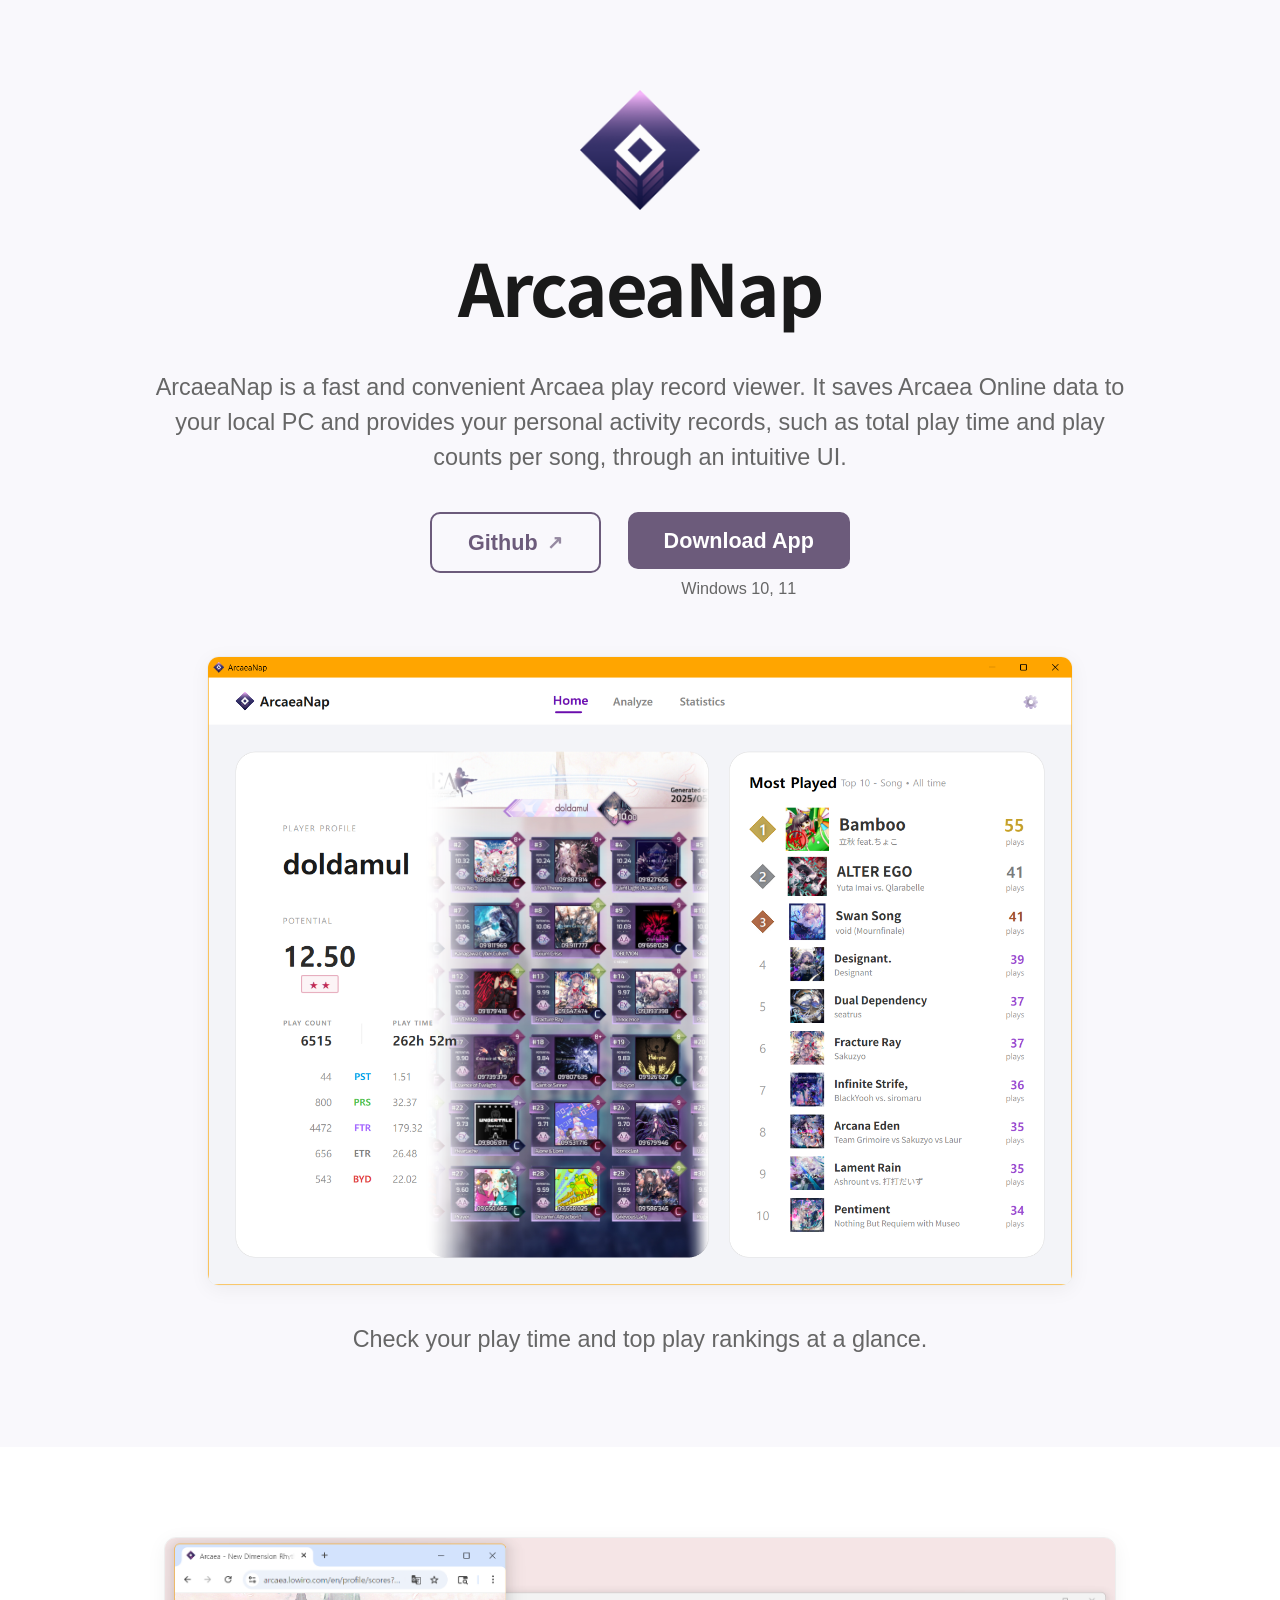
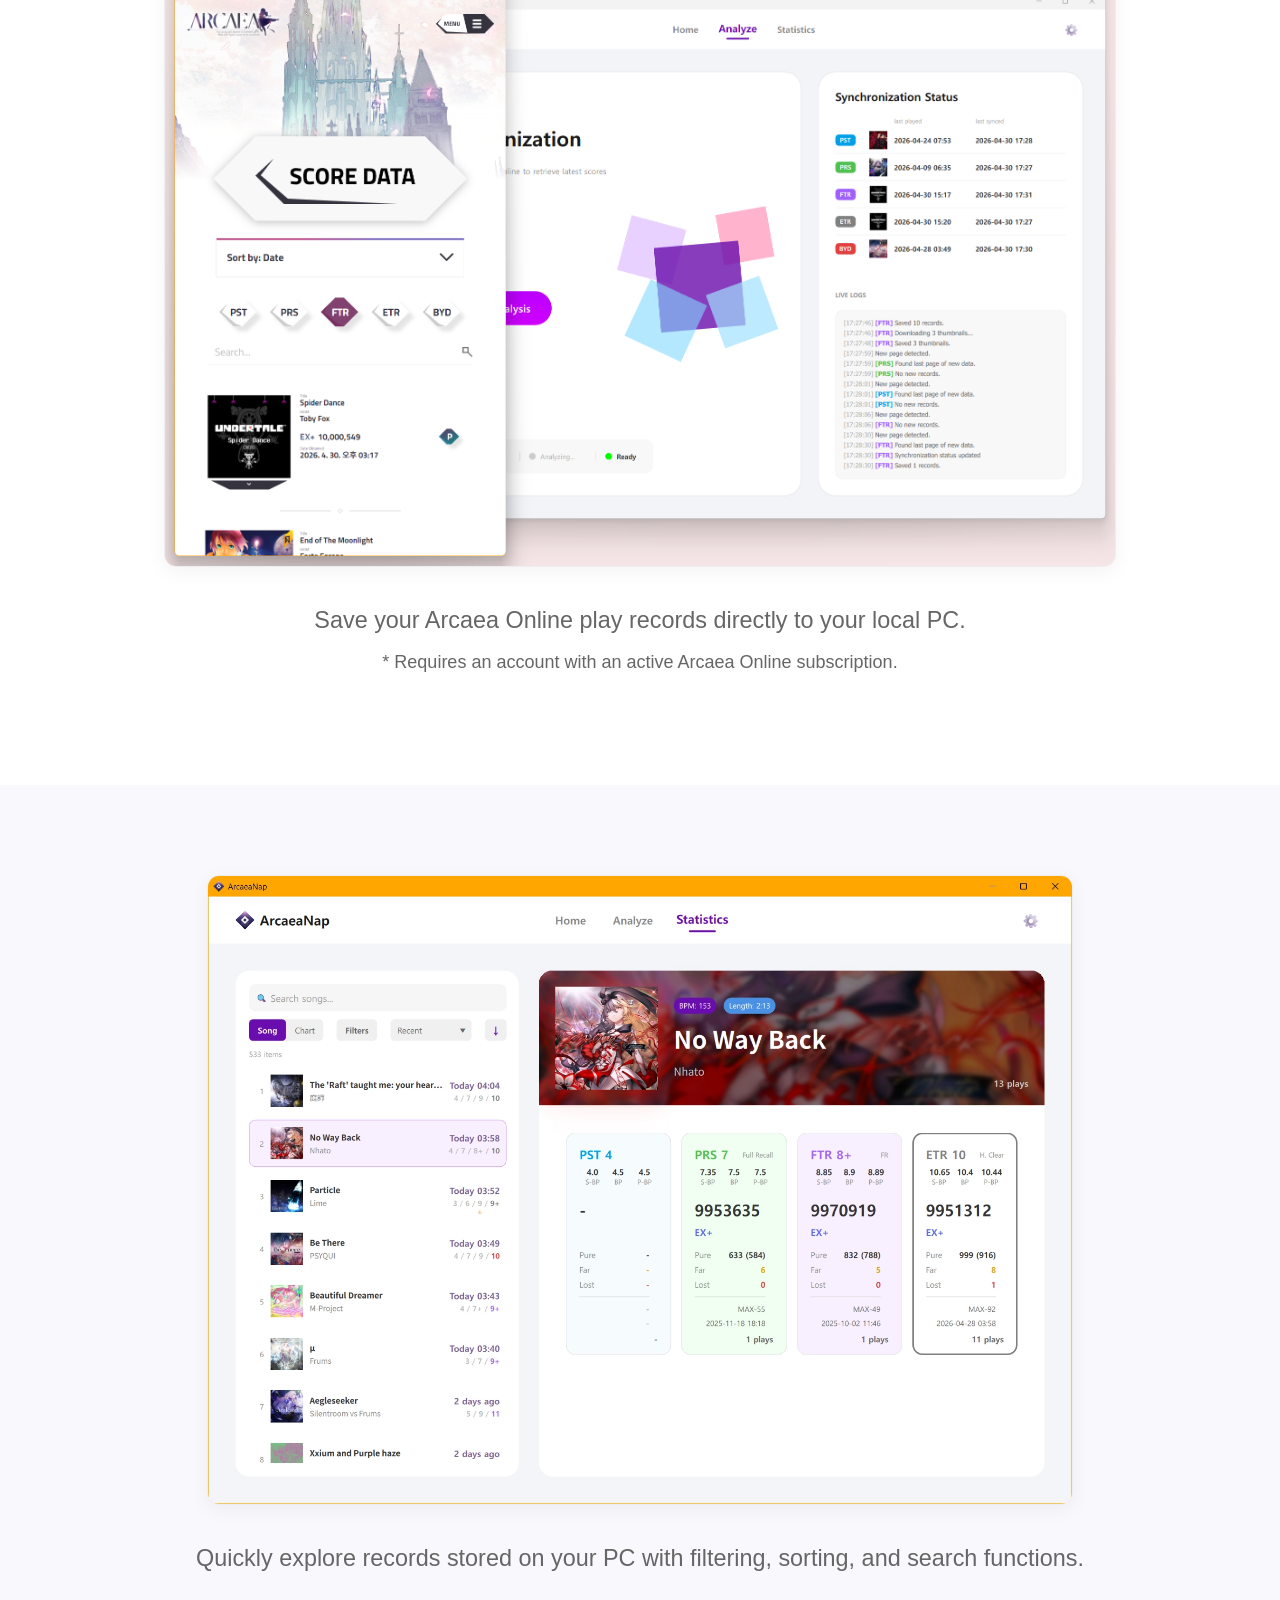
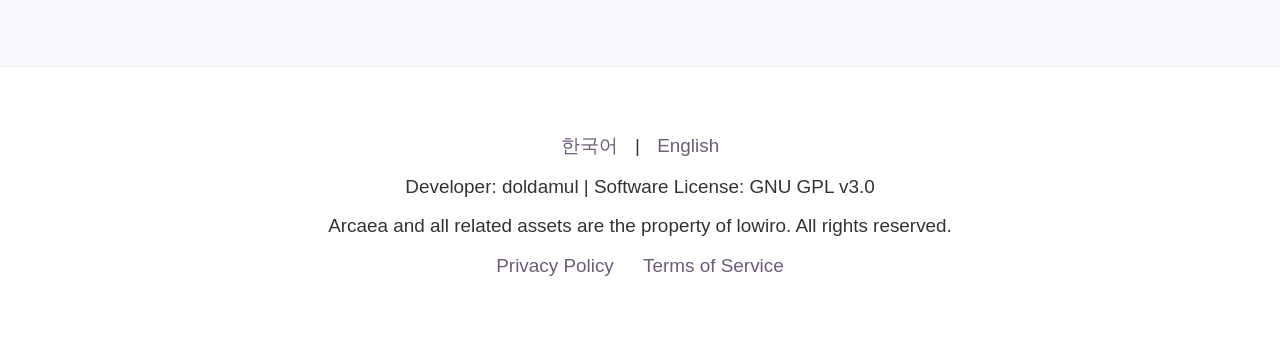
==== docs/index.html @ 5eb1f925 "feat: add website - create website which will be hosted by github pages - add webpage of Privacy Pol" ====
<!doctype html>
<html lang="en">
  <head>
    <meta charset="UTF-8" />
    <meta name="viewport" content="width=device-width, initial-scale=1.0" />
    <title>ArcaeaNap</title>
    <link rel="stylesheet" href="assets/style.css" />
  </head>
  <body>
    <header class="sticky-header">
      <a href="index.html" class="header-logo">
        <img src="assets/logo.png" alt="ArcaeaNap Logo" />
        <span>ArcaeaNap</span>
      </a>
      <div class="header-actions">
        <a href="https://github.com/doldamul/ArcaeaNap" class="github-link"
          >Github <span class="icon-external">↗</span></a
        >
        <a
          href="https://github.com/doldamul/ArcaeaNap/releases"
          class="button primary"
          style="padding: 0.5rem 1rem; font-size: 0.9rem"
          >Download</a
        >
      </div>
    </header>

    <div class="scroll-container">
      <!-- Section 1: Hero & Intro -->
      <section id="hero" class="hero-section">
        <div class="hero-branding">
          <img src="assets/logo.png" alt="ArcaeaNap Logo" />
          <h1>ArcaeaNap</h1>
        </div>
        <p class="description-text">
          ArcaeaNap is a fast and convenient Arcaea play record viewer. It saves
          Arcaea Online data to your local PC and provides your personal
          activity records, such as total play time and play counts per song,
          through an intuitive UI.
        </p>
        <div class="cta-group">
          <a
            href="https://github.com/doldamul/ArcaeaNap"
            class="button secondary"
            style="padding: 1rem 2rem; font-size: 1.2rem"
          >
            Github <span class="icon-external">↗</span>
          </a>
          <div class="btn-wrapper">
            <a
              href="https://github.com/doldamul/ArcaeaNap/releases"
              class="button primary"
              style="padding: 1rem 2rem; font-size: 1.2rem"
              >Download App</a
            >
            <span class="subtext">Windows 10, 11</span>
          </div>
        </div>

        <!-- Integrated first image with caption in same section background -->
        <div class="screenshot-container" style="margin-top: 3rem">
          <img src="assets/screenshots/1.png" alt="Home Tab Screenshot" />
        </div>
        <p class="description-text">
          Check your play time and top play rankings at a glance.
        </p>
      </section>

      <!-- Section 2: Sync & Analyze -->
      <section id="sync">
        <div class="screenshot-container">
          <img src="assets/screenshots/2.png" alt="Analyze Tab Screenshot" />
        </div>
        <p class="description-text">
          Save your Arcaea Online play records directly to your local PC.
        </p>
        <p class="warning-text">
          * Requires an account with an active Arcaea Online subscription.
        </p>
      </section>

      <!-- Section 3: Explorer & Stats -->
      <section id="explorer">
        <div class="screenshot-container">
          <img src="assets/screenshots/3.png" alt="Statistics Tab Screenshot" />
        </div>
        <p class="description-text">
          Quickly explore records stored on your PC with filtering, sorting, and
          search functions.
        </p>
      </section>

      <!-- Section 4: Footer -->
      <footer id="footer">
        <div class="footer-links">
          <a href="ko/index.html">한국어</a> |
          <a href="index.html">English</a>
        </div>
        <p>Developer: doldamul | Software License: GNU GPL v3.0</p>
        <p>
          Arcaea and all related assets are the property of lowiro. All rights
          reserved.
        </p>
        <div class="footer-links">
          <a href="privacy_policy.html">Privacy Policy</a>
          <a href="terms_of_service.html">Terms of Service</a>
        </div>
      </footer>
    </div>
    <script src="assets/main.js"></script>
  </body>
</html>
---- docs/assets/style.css ----
@import url('https://fonts.googleapis.com/css2?family=Noto+Sans+JP:wght@300;400;500;700&display=swap');

:root {
    --primary-color: #6C5B7B; /* App Purple */
    --primary-light: #8e7ea0;
    --text-color: #333;
    --text-title: #1A1A1A; /* App title color */
    --text-secondary: #666;
    --bg-light: #F9F8FC; /* Soft Lavender Grey */
    --bg-white: #FFFFFF;
    --bg-header: rgba(255, 255, 255, 0.8);
    --border-color: #EEEEEE;
    --title-font: 'Noto Sans JP', sans-serif;
}

* {
    box-sizing: border-box;
}

html, body {
    margin: 0;
    padding: 0;
    min-height: 100%;
    overflow: auto;
    font-family: -apple-system, BlinkMacSystemFont, "Segoe UI", Roboto, Helvetica, Arial, sans-serif;
    font-size: 18px;
    color: var(--text-color);
    line-height: 1.6;
}

.scroll-container {
    width: 100%;
    overflow-y: auto;
    scroll-behavior: smooth;
}

/* Sticky Header */
.sticky-header {
    position: fixed;
    top: 0;
    left: 0;
    width: 100%;
    height: 60px;
    z-index: 1000;
    background: var(--bg-header);
    backdrop-filter: blur(10px);
    -webkit-backdrop-filter: blur(10px);
    border-bottom: 1px solid var(--border-color);
    display: flex;
    align-items: center;
    justify-content: space-between;
    padding: 0 2rem;
    transform: translateY(-100%);
    transition: transform 0.3s ease-in-out;
}

.sticky-header.visible {
    transform: translateY(0);
}

.header-logo {
    display: flex;
    align-items: center;
    gap: 0.5rem;
    text-decoration: none;
    color: var(--text-title);
    font-weight: bold;
}

.header-logo img {
    width: 32px;
    height: 32px;
}

.header-actions {
    display: flex;
    align-items: center;
    gap: 1.2rem;
}

.header-actions .github-link {
    text-decoration: none;
    color: var(--text-secondary);
    font-size: 0.9rem;
    font-weight: 500;
    display: flex;
    align-items: center;
}

.header-actions .github-link:hover {
    color: var(--primary-color);
}

.header-actions .icon-external {
    margin-left: 0.3rem;
    font-size: 0.8em;
    opacity: 0.6;
}

section {
    min-height: 80vh;
    width: 100%;
    display: flex;
    flex-direction: column;
    align-items: center;
    justify-content: center;
    padding: 5rem 2rem; /* Slightly reduced padding */
    text-align: center;
}

section.hero-section {
    min-height: 100vh;
}

section.legal-section {
    min-height: auto;
    padding: 4rem 2rem;
    justify-content: flex-start;
}

section.legal-header {
    min-height: 40vh;
}

section:nth-child(odd) {
    background-color: var(--bg-light);
}

section:nth-child(even) {
    background-color: var(--bg-white);
}

.screenshot-container {
    max-width: 85%;
    max-height: 70vh;
    margin-bottom: 2rem;
}

.screenshot-container img {
    width: 100%;
    height: auto;
    max-height: 70vh;
    object-fit: contain;
    border: 1px solid var(--border-color);
    border-radius: 12px;
    background: white;
    box-shadow: 0 4px 20px rgba(0,0,0,0.05);
}

/* Hero Branding */
.hero-branding {
    display: flex;
    flex-direction: column;
    align-items: center;
    gap: 0.5rem;
    margin-bottom: 1.5rem; /* Reduced from 2rem */
}

.hero-branding img {
    width: 120px; /* Slightly reduced from 140px */
    height: 120px;
    margin-bottom: 0.5rem;
}

h1 {
    font-size: 2.8rem;
    margin: 0;
    font-family: var(--title-font);
    color: var(--text-title);
}

.hero-branding h1 {
    font-size: 4rem; /* Slightly reduced from 4.5rem for calmness */
    font-weight: 700; /* Match app bolding */
    letter-spacing: -0.03em; /* Tighter tracking for premium feel */
}

/* Reduced title size for legal pages */
section.legal-header .hero-branding h1 {
    font-size: 2.8rem;
}

section.legal-header .hero-branding img {
    width: 80px;
    height: 80px;
}

.description-text {
    max-width: 1000px; /* Increased width from 900px */
    font-size: 1.3rem; 
    line-height: 1.5;
    color: var(--text-secondary);
    margin: 0 auto;
}

.warning-text {
    font-size: 1rem;
    color: var(--text-secondary);
    margin-top: 10px;
}

/* CTA Buttons */
.cta-group {
    display: flex;
    gap: 1.5rem; /* Reduced gap from 2rem */
    justify-content: center;
    align-items: flex-start;
    margin-top: 2rem; /* Reduced from 3rem */
}

.btn-wrapper {
    display: flex;
    flex-direction: column;
    align-items: center;
    gap: 0.4rem; /* Reduced gap */
}

.button {
    display: inline-flex;
    align-items: center;
    justify-content: center;
    padding: 0.7rem 1.8rem; /* Reduced from 1rem 2.2rem */
    border-radius: 10px;
    font-weight: 700;
    transition: all 0.2s;
    text-decoration: none;
    line-height: 1;
    font-size: 1.05rem; /* Reduced from 1.15rem */
}

.button .icon-external {
    margin-left: 0.5rem;
    font-size: 0.9em;
    opacity: 0.7;
}

.subtext {
    font-size: 0.9rem;
    color: var(--text-secondary);
}

.button.primary {
    background: var(--primary-color);
    color: white;
}

.button.primary:hover {
    background: var(--primary-light);
}

.button.secondary {
    background: transparent;
    color: var(--primary-color);
    border: 2px solid var(--primary-color);
}

.button.secondary:hover {
    background: var(--bg-light);
}

footer {
    padding: 3rem 2rem; /* Reduced from 6rem */
    background: var(--bg-white);
    text-align: center;
    font-size: 1.05rem;
    border-top: 1px solid var(--border-color);
}

.footer-links {
  margin: 10px 0; /* Reduced from 15px */
}

footer p {
    margin: 0.5rem 0; /* Tighten paragraph spacing */
}

.footer-links a {
  margin: 0 12px;
  text-decoration: none;
  color: var(--primary-color);
}

.footer-links a:hover {
  text-decoration: underline;
}

.legal-container {
    max-width: 900px;
    margin: 0 auto;
    text-align: left;
    padding: 2rem;
    font-size: 1.2rem; 
    line-height: 1.9;
}

.legal-container h3 {
    font-size: 1.8rem;
    margin-top: 2.5rem;
}

.legal-container hr {
    border: 0;
    border-top: 1px solid var(--border-color);
    margin: 2rem 0;
}
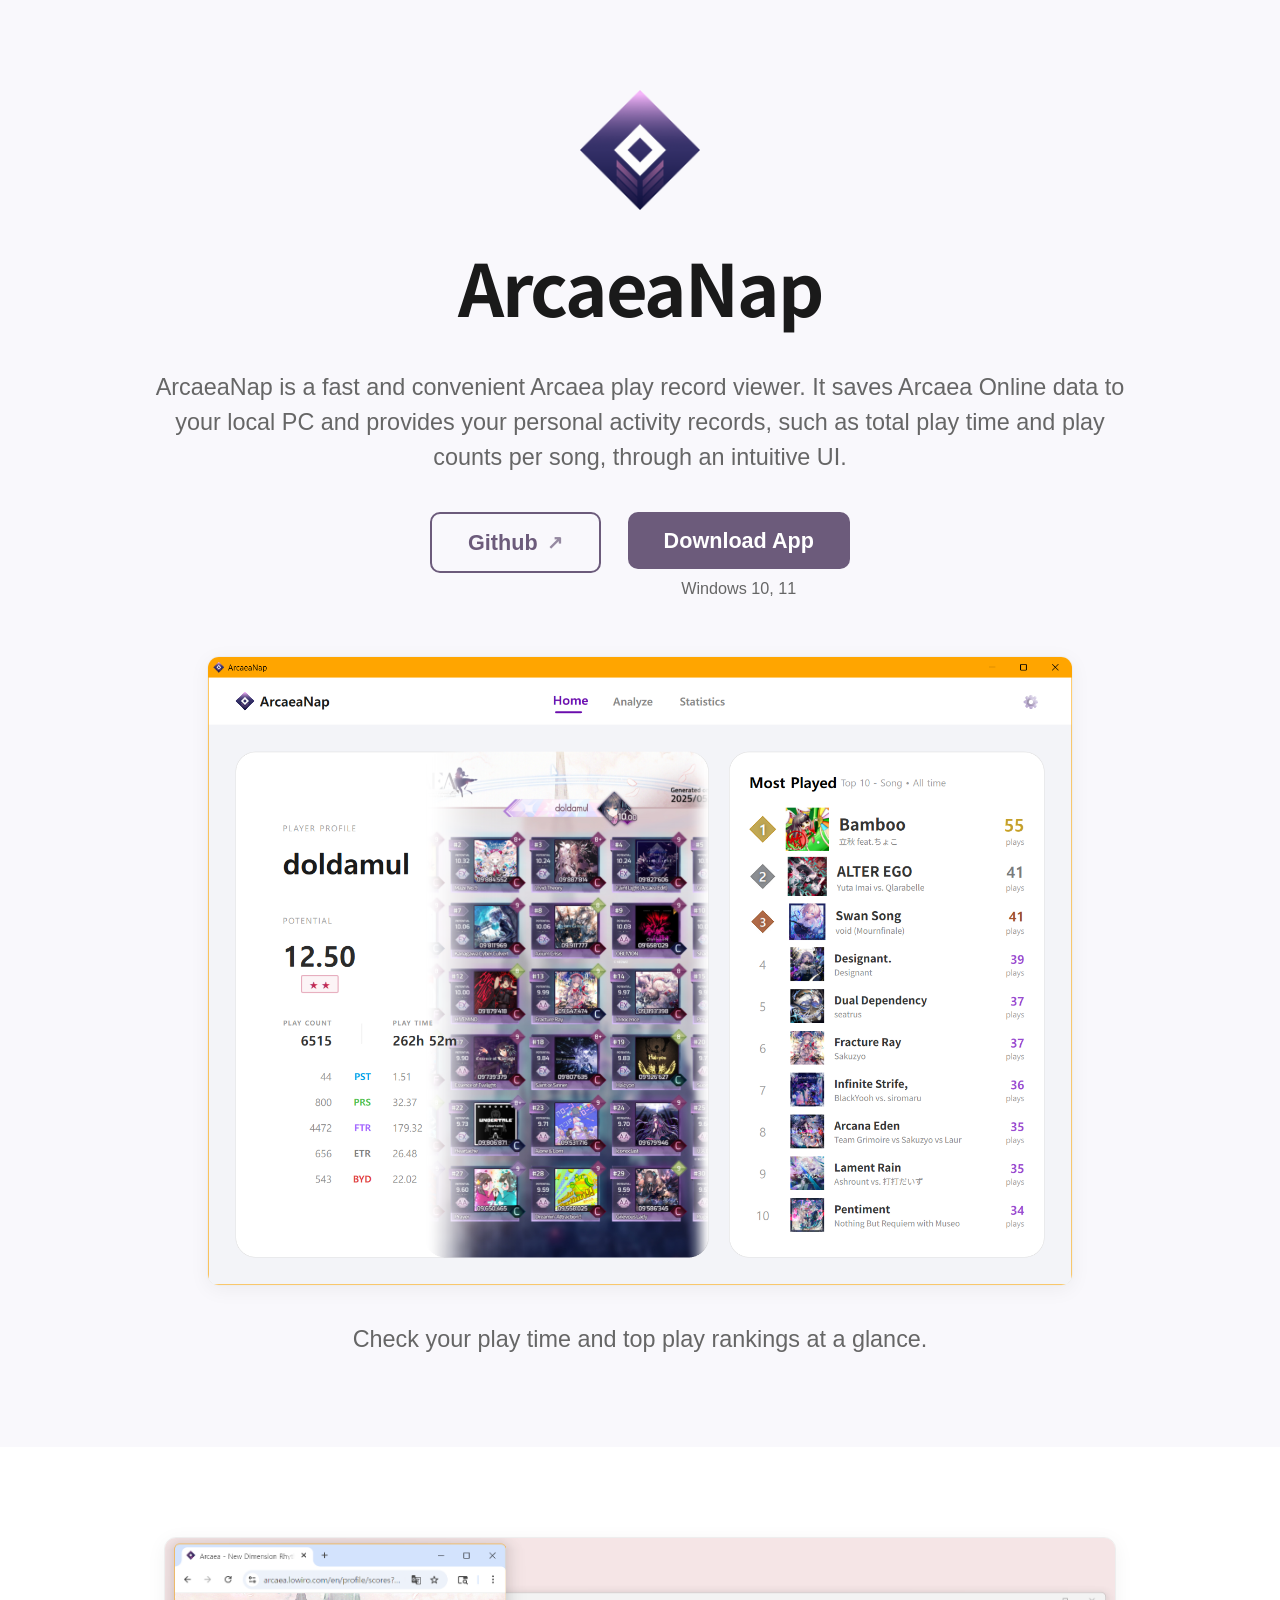
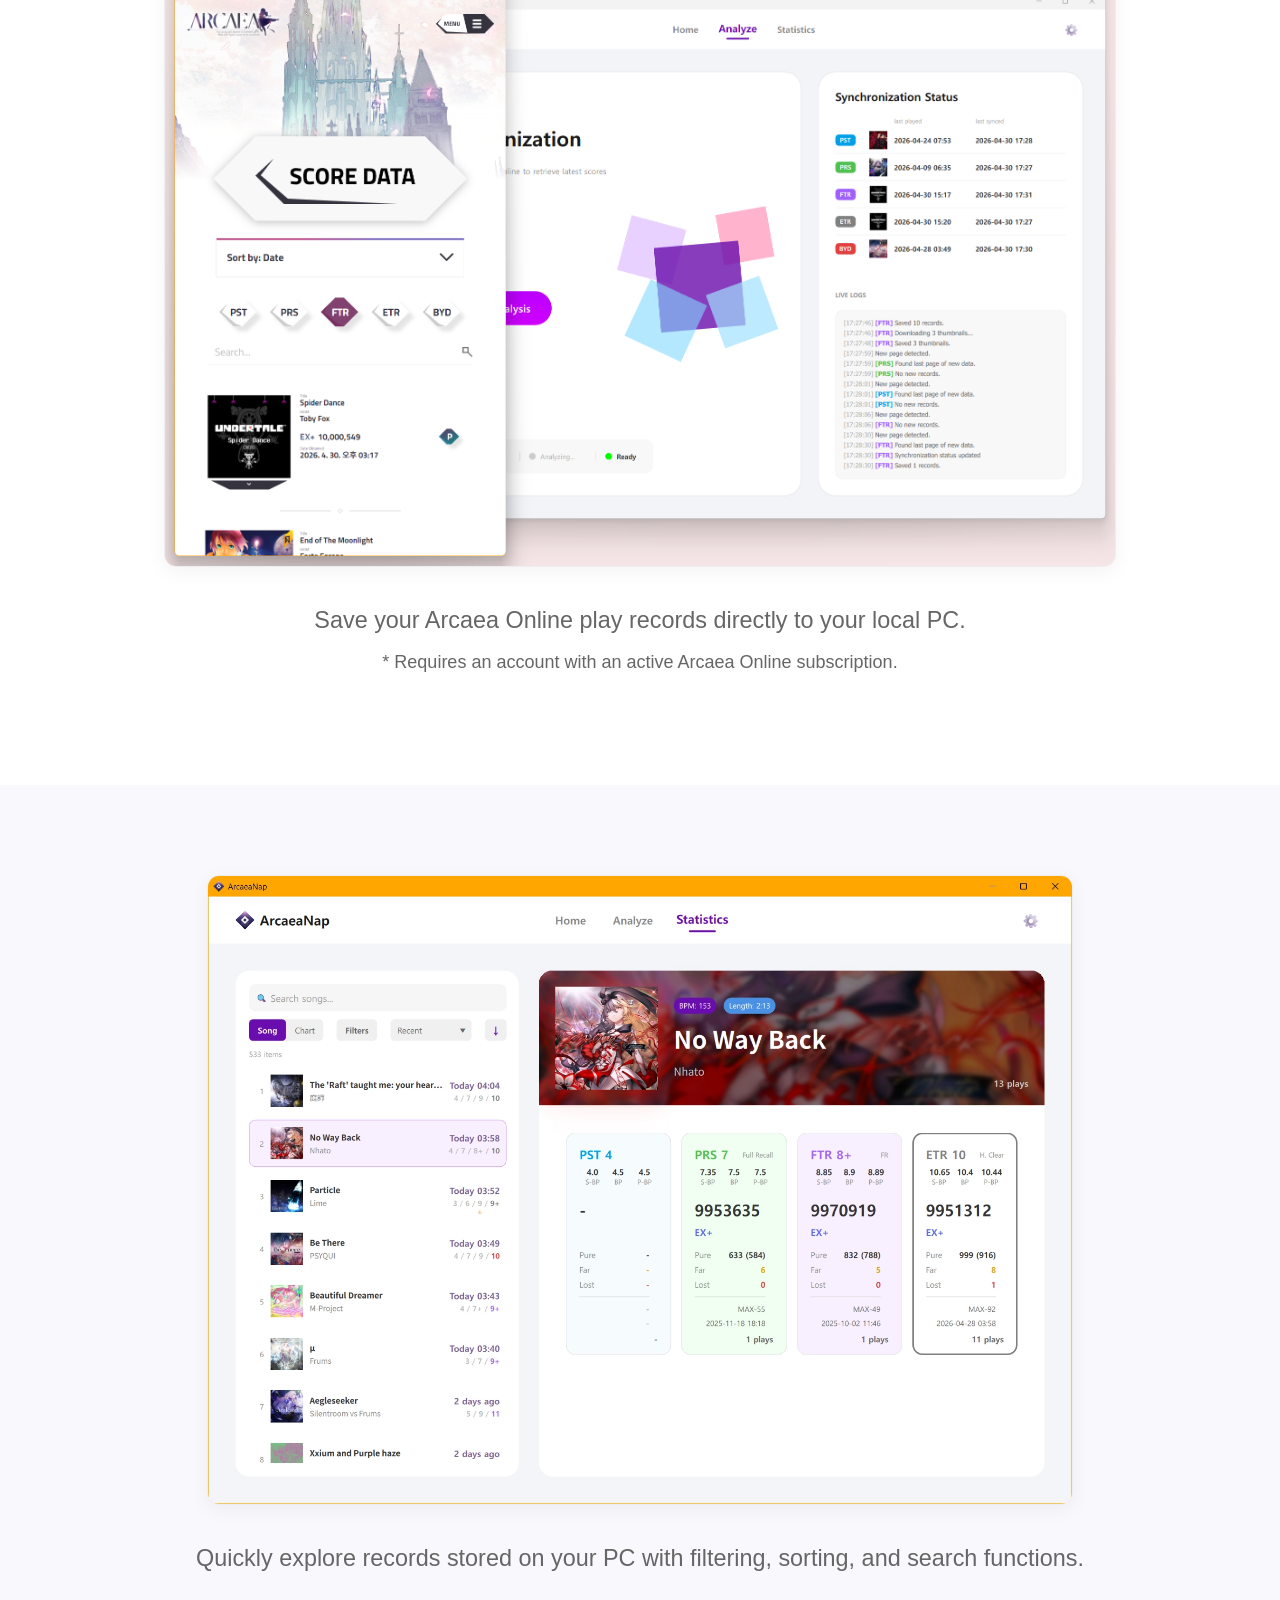
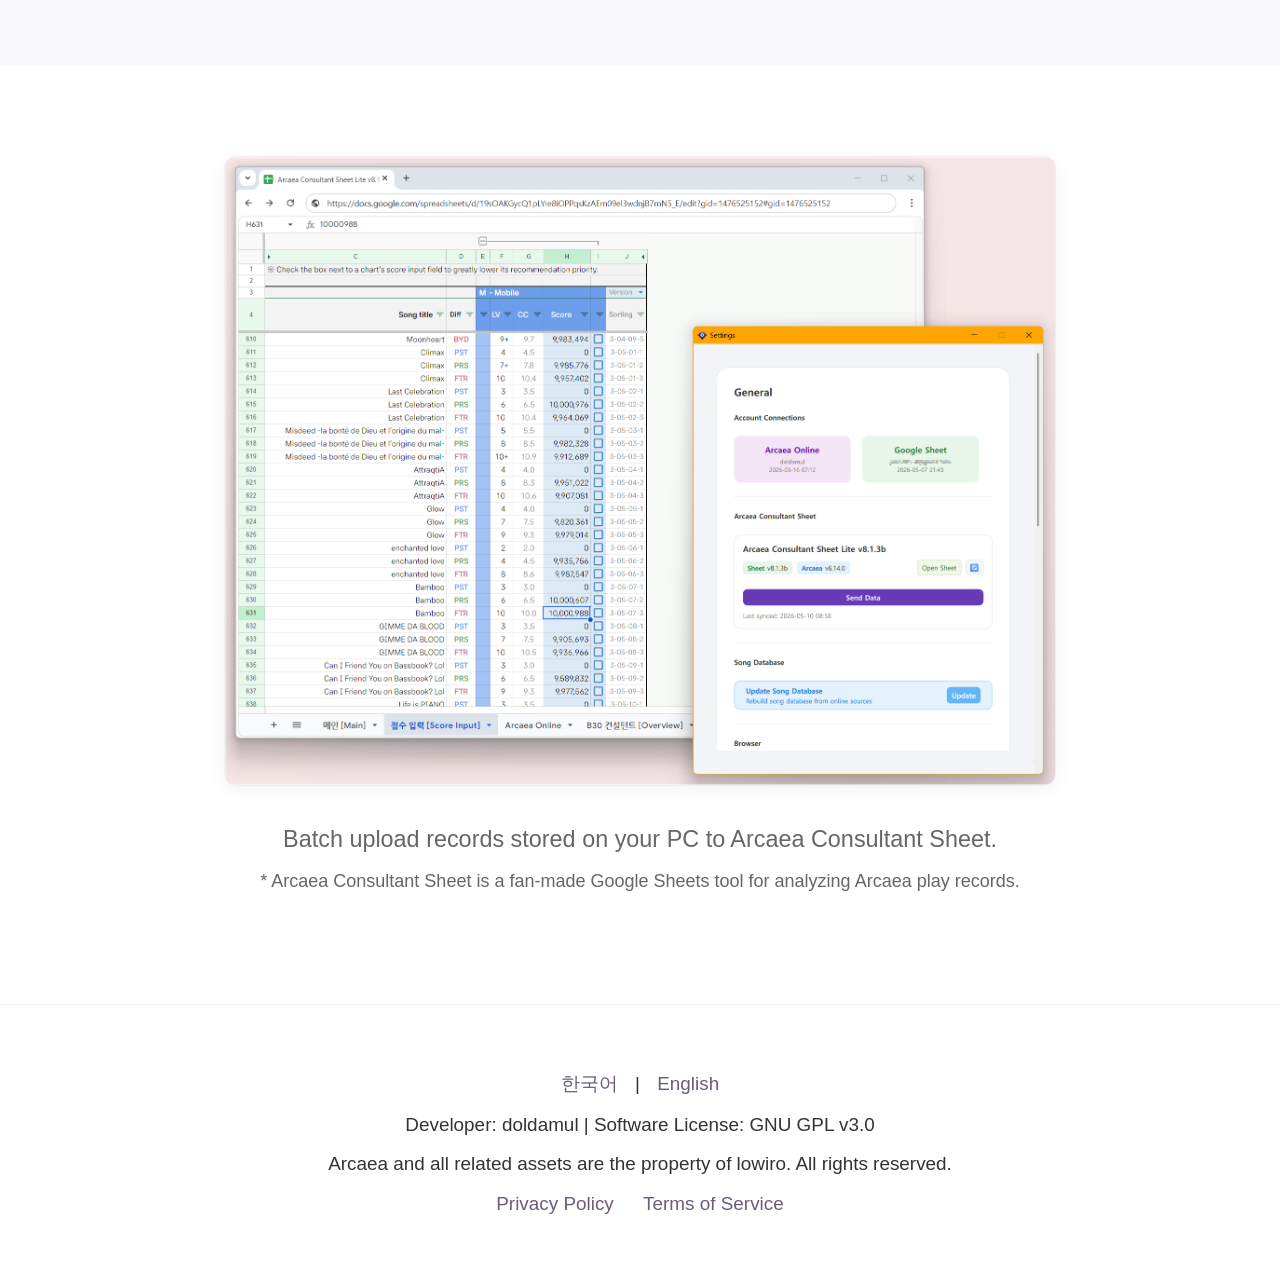
==== commit c8b75fbb: "website: add feature description for sending record to Arcaea Consultant Sheet" ====
--- a/docs/index.html
+++ b/docs/index.html
@@ -4,12 +4,16 @@
     <meta charset="UTF-8" />
     <meta name="viewport" content="width=device-width, initial-scale=1.0" />
     <title>ArcaeaNap</title>
-    <link rel="stylesheet" href="assets/style.css" />
+    <link rel="stylesheet" href="./assets/style.css" />
+    <meta
+      name="google-site-verification"
+      content="EXGi-yMV2PVb7vWPbm35UXijfXTG5TPG1qzKKil86zI"
+    />
   </head>
   <body>
     <header class="sticky-header">
-      <a href="index.html" class="header-logo">
-        <img src="assets/logo.png" alt="ArcaeaNap Logo" />
+      <a href="./" class="header-logo">
+        <img src="./assets/logo.png" alt="ArcaeaNap Logo" />
         <span>ArcaeaNap</span>
       </a>
       <div class="header-actions">
@@ -29,7 +33,7 @@
       <!-- Section 1: Hero & Intro -->
       <section id="hero" class="hero-section">
         <div class="hero-branding">
-          <img src="assets/logo.png" alt="ArcaeaNap Logo" />
+          <img src="./assets/logo.png" alt="ArcaeaNap Logo" />
           <h1>ArcaeaNap</h1>
         </div>
         <p class="description-text">
@@ -59,7 +63,7 @@
 
         <!-- Integrated first image with caption in same section background -->
         <div class="screenshot-container" style="margin-top: 3rem">
-          <img src="assets/screenshots/1.png" alt="Home Tab Screenshot" />
+          <img src="./assets/screenshots/1.png" alt="Home Tab Screenshot" />
         </div>
         <p class="description-text">
           Check your play time and top play rankings at a glance.
@@ -69,7 +73,7 @@
       <!-- Section 2: Sync & Analyze -->
       <section id="sync">
         <div class="screenshot-container">
-          <img src="assets/screenshots/2.png" alt="Analyze Tab Screenshot" />
+          <img src="./assets/screenshots/2.png" alt="Analyze Tab Screenshot" />
         </div>
         <p class="description-text">
           Save your Arcaea Online play records directly to your local PC.
@@ -82,7 +86,10 @@
       <!-- Section 3: Explorer & Stats -->
       <section id="explorer">
         <div class="screenshot-container">
-          <img src="assets/screenshots/3.png" alt="Statistics Tab Screenshot" />
+          <img
+            src="./assets/screenshots/3.png"
+            alt="Statistics Tab Screenshot"
+          />
         </div>
         <p class="description-text">
           Quickly explore records stored on your PC with filtering, sorting, and
@@ -90,11 +97,28 @@
         </p>
       </section>
 
-      <!-- Section 4: Footer -->
+      <!-- Section 4: Consultant Sheet -->
+      <section id="consultant-sheet">
+        <div class="screenshot-container">
+          <img
+            src="./assets/screenshots/4.png"
+            alt="Arcaea Consultant Sheet Sync Screenshot"
+          />
+        </div>
+        <p class="description-text">
+          Batch upload records stored on your PC to Arcaea Consultant Sheet.
+        </p>
+        <p class="warning-text">
+          * Arcaea Consultant Sheet is a fan-made Google Sheets tool for
+          analyzing Arcaea play records.
+        </p>
+      </section>
+
+      <!-- Section 5: Footer -->
       <footer id="footer">
         <div class="footer-links">
-          <a href="ko/index.html">한국어</a> |
-          <a href="index.html">English</a>
+          <a href="./ko/">한국어</a> |
+          <a href="./">English</a>
         </div>
         <p>Developer: doldamul | Software License: GNU GPL v3.0</p>
         <p>
@@ -102,11 +126,11 @@
           reserved.
         </p>
         <div class="footer-links">
-          <a href="privacy_policy.html">Privacy Policy</a>
-          <a href="terms_of_service.html">Terms of Service</a>
+          <a href="./privacy_policy">Privacy Policy</a>
+          <a href="./terms_of_service">Terms of Service</a>
         </div>
       </footer>
     </div>
-    <script src="assets/main.js"></script>
+    <script src="./assets/main.js"></script>
   </body>
 </html>
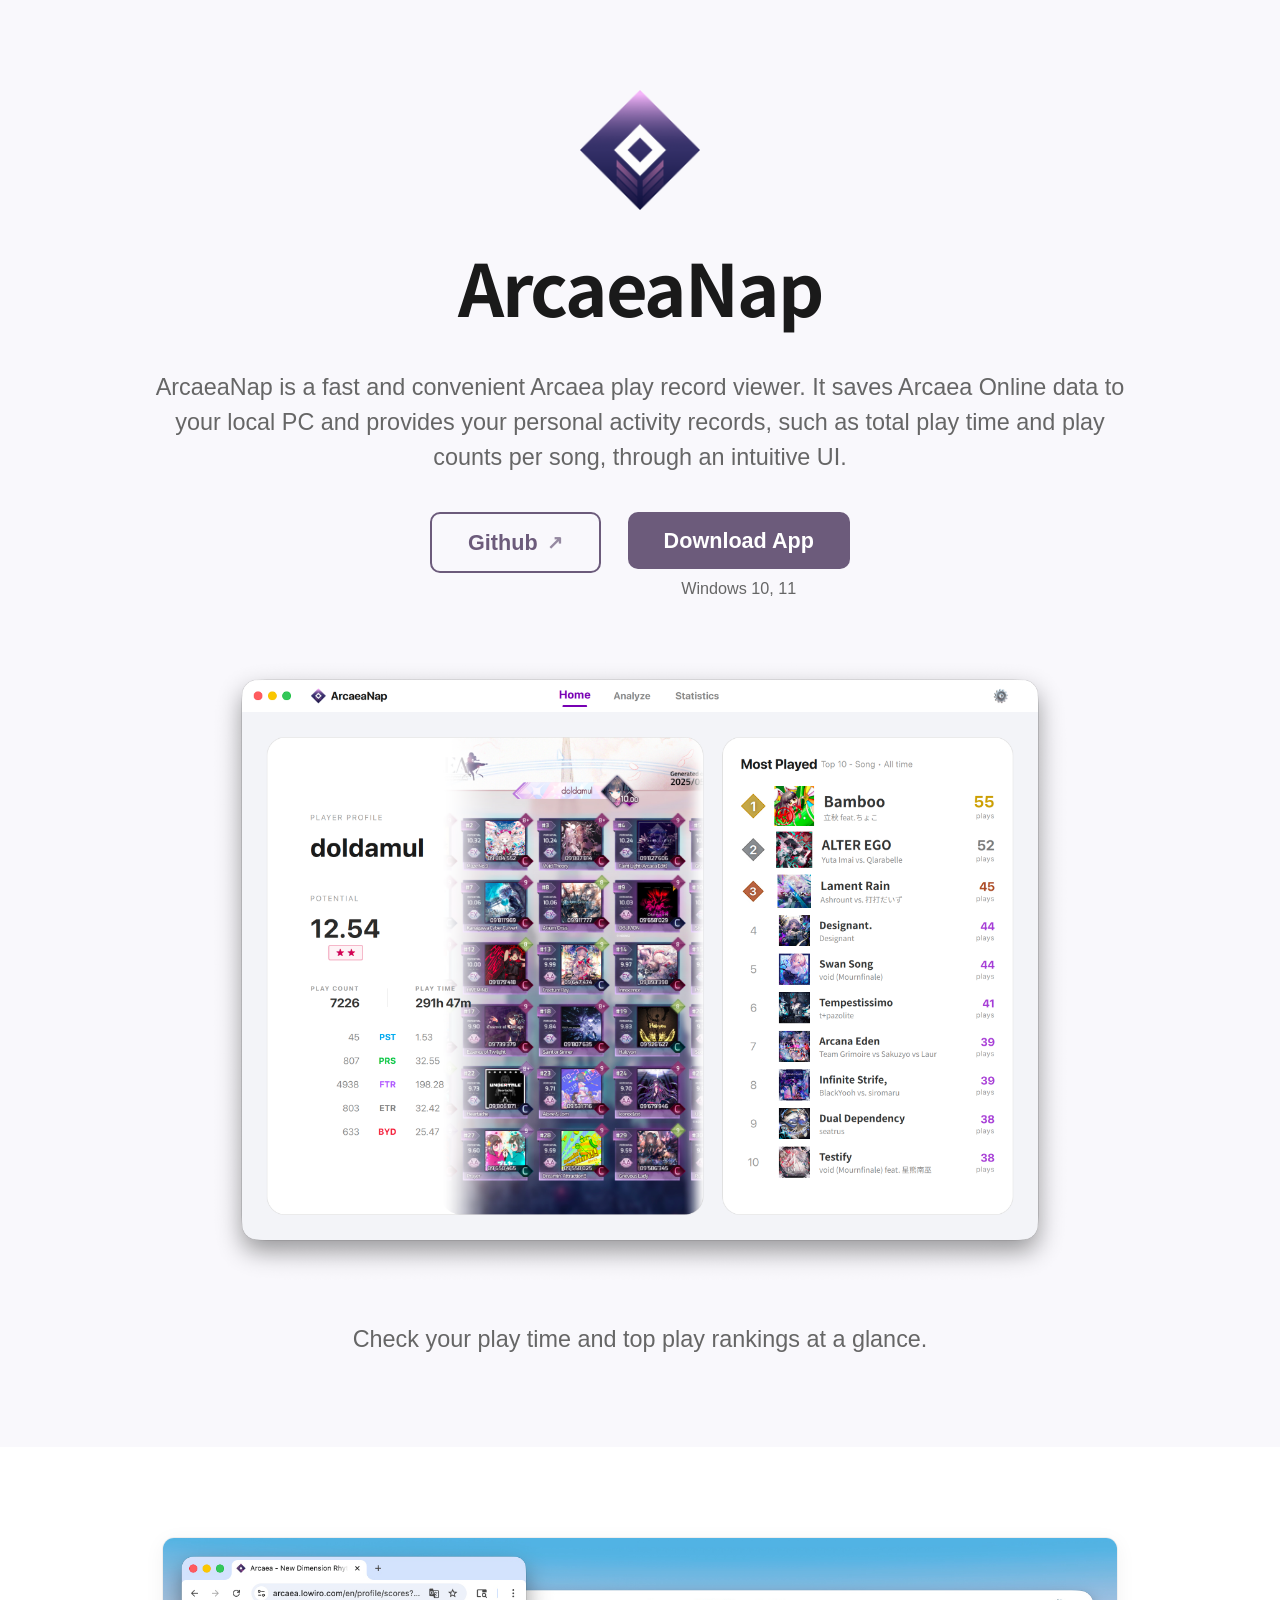
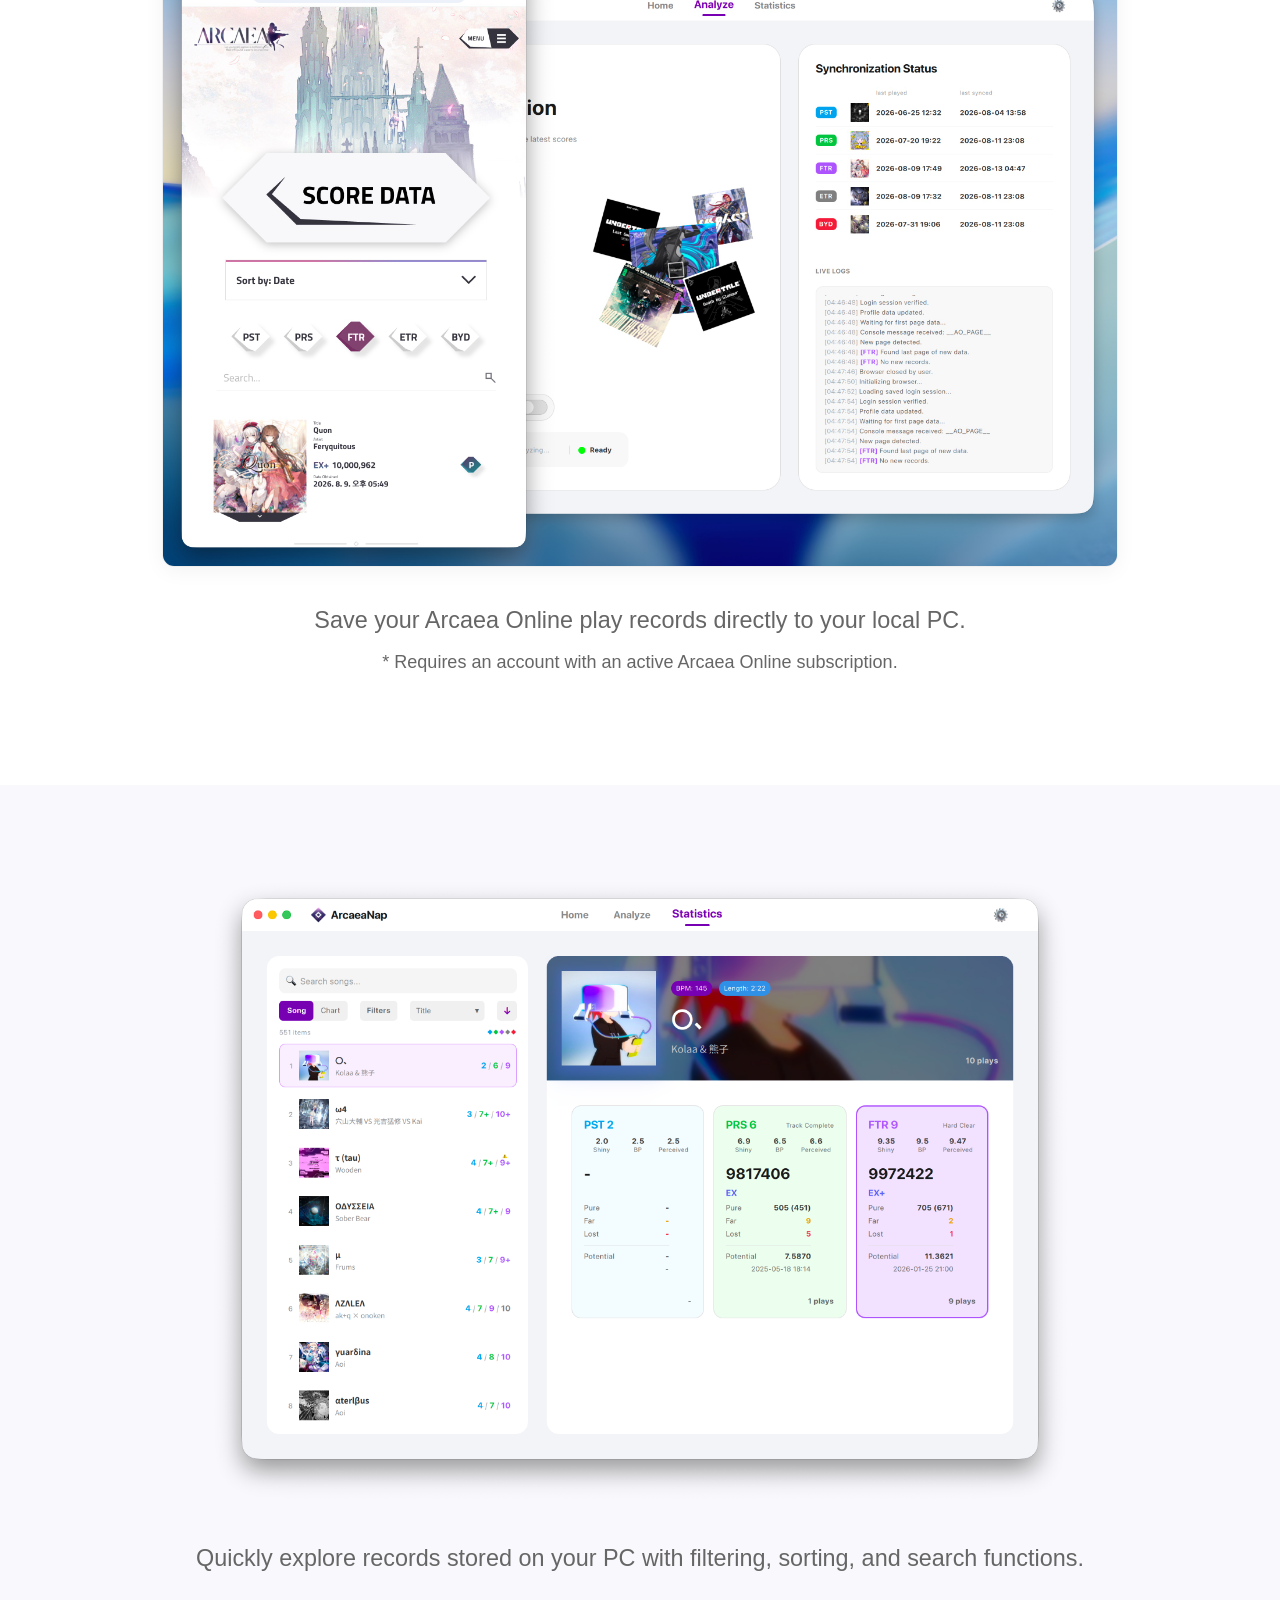
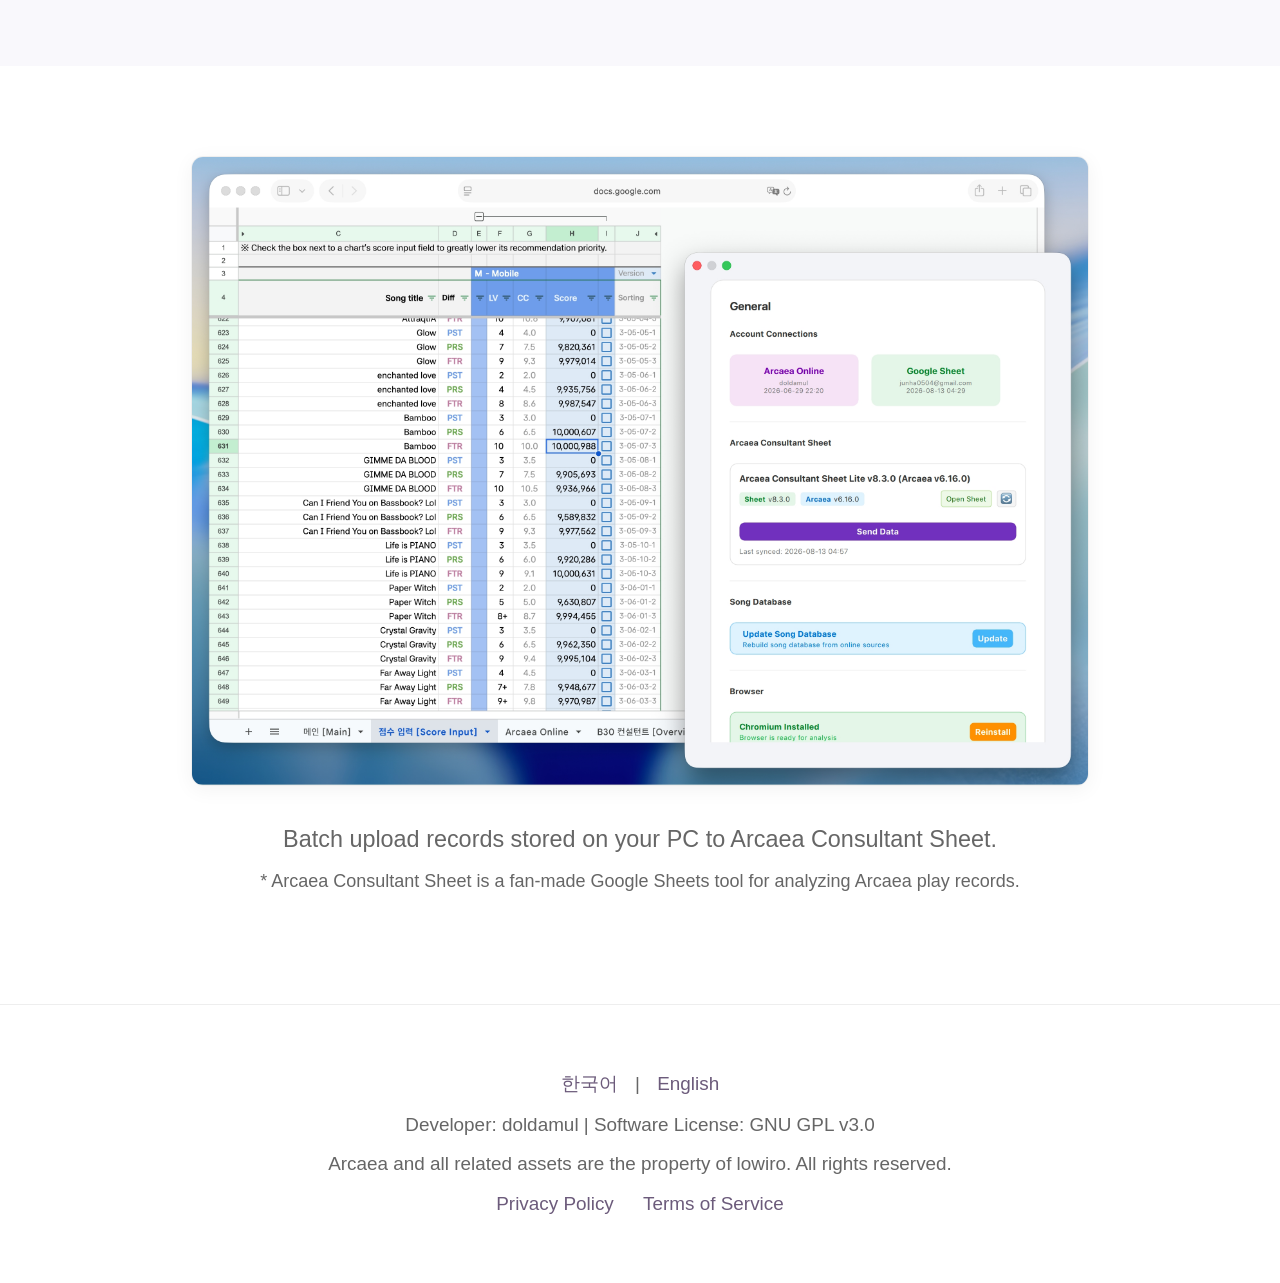
==== commit 6f7f5b2a: "website: dark mode with refined screenshot" ====
--- a/docs/index.html
+++ b/docs/index.html
@@ -26,6 +26,22 @@
           style="padding: 0.5rem 1rem; font-size: 0.9rem"
           >Download</a
         >
+        <button class="theme-toggle-btn" aria-label="Toggle theme" title="Toggle theme">
+          <svg class="icon-sun" viewBox="0 0 24 24" fill="none" stroke="currentColor" stroke-width="2" stroke-linecap="round" stroke-linejoin="round">
+            <circle cx="12" cy="12" r="5"></circle>
+            <line x1="12" y1="1" x2="12" y2="3"></line>
+            <line x1="12" y1="21" x2="12" y2="23"></line>
+            <line x1="4.22" y1="4.22" x2="5.64" y2="5.64"></line>
+            <line x1="18.36" y1="18.36" x2="19.78" y2="19.78"></line>
+            <line x1="1" y1="12" x2="3" y2="12"></line>
+            <line x1="21" y1="12" x2="23" y2="12"></line>
+            <line x1="4.22" y1="19.78" x2="5.64" y2="18.36"></line>
+            <line x1="18.36" y1="5.64" x2="19.78" y2="4.22"></line>
+          </svg>
+          <svg class="icon-moon" viewBox="0 0 24 24" fill="none" stroke="currentColor" stroke-width="2" stroke-linecap="round" stroke-linejoin="round">
+            <path d="M21 12.79A9 9 0 1 1 11.21 3 7 7 0 0 0 21 12.79z"></path>
+          </svg>
+        </button>
       </div>
     </header>
 
@@ -62,8 +78,9 @@
         </div>
 
         <!-- Integrated first image with caption in same section background -->
-        <div class="screenshot-container" style="margin-top: 3rem">
-          <img src="./assets/screenshots/1.png" alt="Home Tab Screenshot" />
+        <div class="screenshot-container frameless" style="margin-top: 3rem">
+          <img src="./assets/screenshots/1_light.png" class="light-only" alt="Home Tab Screenshot (Light)" />
+          <img src="./assets/screenshots/1_dark.png" class="dark-only" alt="Home Tab Screenshot (Dark)" />
         </div>
         <p class="description-text">
           Check your play time and top play rankings at a glance.
@@ -73,7 +90,8 @@
       <!-- Section 2: Sync & Analyze -->
       <section id="sync">
         <div class="screenshot-container">
-          <img src="./assets/screenshots/2.png" alt="Analyze Tab Screenshot" />
+          <img src="./assets/screenshots/2_light.jpeg" class="light-only" alt="Analyze Tab Screenshot (Light)" />
+          <img src="./assets/screenshots/2_dark.jpeg" class="dark-only" alt="Analyze Tab Screenshot (Dark)" />
         </div>
         <p class="description-text">
           Save your Arcaea Online play records directly to your local PC.
@@ -85,11 +103,9 @@
 
       <!-- Section 3: Explorer & Stats -->
       <section id="explorer">
-        <div class="screenshot-container">
-          <img
-            src="./assets/screenshots/3.png"
-            alt="Statistics Tab Screenshot"
-          />
+        <div class="screenshot-container frameless">
+          <img src="./assets/screenshots/3_light.png" class="light-only" alt="Statistics Tab Screenshot (Light)" />
+          <img src="./assets/screenshots/3_dark.png" class="dark-only" alt="Statistics Tab Screenshot (Dark)" />
         </div>
         <p class="description-text">
           Quickly explore records stored on your PC with filtering, sorting, and
@@ -100,10 +116,8 @@
       <!-- Section 4: Consultant Sheet -->
       <section id="consultant-sheet">
         <div class="screenshot-container">
-          <img
-            src="./assets/screenshots/4.png"
-            alt="Arcaea Consultant Sheet Sync Screenshot"
-          />
+          <img src="./assets/screenshots/4_light.jpg" class="light-only" alt="Arcaea Consultant Sheet Sync Screenshot (Light)" />
+          <img src="./assets/screenshots/4_dark.jpg" class="dark-only" alt="Arcaea Consultant Sheet Sync Screenshot (Dark)" />
         </div>
         <p class="description-text">
           Batch upload records stored on your PC to Arcaea Consultant Sheet.
--- a/docs/assets/style.css
+++ b/docs/assets/style.css
@@ -3,14 +3,32 @@
 :root {
     --primary-color: #6C5B7B; /* App Purple */
     --primary-light: #8e7ea0;
-    --text-color: #333;
+    --text-color: #333333;
     --text-title: #1A1A1A; /* App title color */
-    --text-secondary: #666;
+    --text-secondary: #666666;
     --bg-light: #F9F8FC; /* Soft Lavender Grey */
     --bg-white: #FFFFFF;
-    --bg-header: rgba(255, 255, 255, 0.8);
+    --bg-header: rgba(255, 255, 255, 0.85);
     --border-color: #EEEEEE;
+    --card-shadow: rgba(0, 0, 0, 0.05);
+    --toggle-bg: #EAE8EE;
+    --toggle-hover: #DDD9E4;
     --title-font: 'Noto Sans JP', sans-serif;
+}
+
+[data-theme="dark"] {
+    --primary-color: #B4A4C8; /* Vibrant light purple for high readability */
+    --primary-light: #C9BCE0;
+    --text-color: #E2E1E8;
+    --text-title: #F5F4F8;
+    --text-secondary: #A09DAA;
+    --bg-light: #15141A; /* Deep Dark Lavender Charcoal */
+    --bg-white: #1C1B24; /* Section Contrast Dark */
+    --bg-header: rgba(21, 20, 26, 0.85);
+    --border-color: #2D2A38;
+    --card-shadow: rgba(0, 0, 0, 0.35);
+    --toggle-bg: #2B2836;
+    --toggle-hover: #383546;
 }
 
 * {
@@ -25,7 +43,9 @@
     font-family: -apple-system, BlinkMacSystemFont, "Segoe UI", Roboto, Helvetica, Arial, sans-serif;
     font-size: 18px;
     color: var(--text-color);
+    background-color: var(--bg-white);
     line-height: 1.6;
+    transition: background-color 0.25s ease, color 0.25s ease;
 }
 
 .scroll-container {
@@ -51,7 +71,7 @@
     justify-content: space-between;
     padding: 0 2rem;
     transform: translateY(-100%);
-    transition: transform 0.3s ease-in-out;
+    transition: transform 0.3s ease-in-out, background 0.25s ease, border-color 0.25s ease;
 }
 
 .sticky-header.visible {
@@ -75,7 +95,7 @@
 .header-actions {
     display: flex;
     align-items: center;
-    gap: 1.2rem;
+    gap: 1rem;
 }
 
 .header-actions .github-link {
@@ -85,6 +105,7 @@
     font-weight: 500;
     display: flex;
     align-items: center;
+    transition: color 0.2s ease;
 }
 
 .header-actions .github-link:hover {
@@ -97,6 +118,53 @@
     opacity: 0.6;
 }
 
+/* Theme Toggle Button */
+.theme-toggle-btn {
+    background: var(--toggle-bg);
+    color: var(--text-title);
+    border: 1px solid var(--border-color);
+    border-radius: 50%;
+    width: 38px;
+    height: 38px;
+    display: flex;
+    align-items: center;
+    justify-content: center;
+    cursor: pointer;
+    transition: background 0.2s ease, border-color 0.2s ease, transform 0.2s ease;
+    padding: 0;
+    outline: none;
+}
+
+.theme-toggle-btn:hover {
+    background: var(--toggle-hover);
+    transform: scale(1.06);
+}
+
+.theme-toggle-btn svg {
+    width: 20px;
+    height: 20px;
+    transition: transform 0.3s ease;
+}
+
+.theme-toggle-btn:hover svg {
+    transform: rotate(15deg);
+}
+
+/* Toggle Icon Visibility */
+.theme-toggle-btn .icon-sun {
+    display: none;
+}
+.theme-toggle-btn .icon-moon {
+    display: block;
+}
+
+[data-theme="dark"] .theme-toggle-btn .icon-sun {
+    display: block;
+}
+[data-theme="dark"] .theme-toggle-btn .icon-moon {
+    display: none;
+}
+
 section {
     min-height: 80vh;
     width: 100%;
@@ -106,6 +174,7 @@
     justify-content: center;
     padding: 5rem 2rem; /* Slightly reduced padding */
     text-align: center;
+    transition: background-color 0.25s ease;
 }
 
 section.hero-section {
@@ -134,6 +203,11 @@
     max-width: 85%;
     max-height: 70vh;
     margin-bottom: 2rem;
+    transition: max-width 0.25s ease;
+}
+
+.screenshot-container.frameless {
+    max-width: 90%; /* Increased size for frameless PNGs */
 }
 
 .screenshot-container img {
@@ -143,8 +217,24 @@
     object-fit: contain;
     border: 1px solid var(--border-color);
     border-radius: 12px;
-    background: white;
-    box-shadow: 0 4px 20px rgba(0,0,0,0.05);
+    background: var(--bg-white);
+    box-shadow: 0 4px 20px var(--card-shadow);
+    transition: border-color 0.25s ease, background-color 0.25s ease, box-shadow 0.25s ease;
+}
+
+.screenshot-container.frameless img {
+    border: none;
+    border-radius: 0;
+    background: transparent;
+    box-shadow: none;
+}
+
+/* Dual Screenshot Image Switching (Preloaded, Instant) */
+html:not([data-theme="dark"]) .dark-only {
+    display: none !important;
+}
+html[data-theme="dark"] .light-only {
+    display: none !important;
 }
 
 /* Hero Branding */
@@ -153,11 +243,11 @@
     flex-direction: column;
     align-items: center;
     gap: 0.5rem;
-    margin-bottom: 1.5rem; /* Reduced from 2rem */
+    margin-bottom: 1.5rem;
 }
 
 .hero-branding img {
-    width: 120px; /* Slightly reduced from 140px */
+    width: 120px;
     height: 120px;
     margin-bottom: 0.5rem;
 }
@@ -167,12 +257,13 @@
     margin: 0;
     font-family: var(--title-font);
     color: var(--text-title);
+    transition: color 0.25s ease;
 }
 
 .hero-branding h1 {
-    font-size: 4rem; /* Slightly reduced from 4.5rem for calmness */
-    font-weight: 700; /* Match app bolding */
-    letter-spacing: -0.03em; /* Tighter tracking for premium feel */
+    font-size: 4rem;
+    font-weight: 700;
+    letter-spacing: -0.03em;
 }
 
 /* Reduced title size for legal pages */
@@ -186,46 +277,48 @@
 }
 
 .description-text {
-    max-width: 1000px; /* Increased width from 900px */
+    max-width: 1000px;
     font-size: 1.3rem; 
     line-height: 1.5;
     color: var(--text-secondary);
     margin: 0 auto;
+    transition: color 0.25s ease;
 }
 
 .warning-text {
     font-size: 1rem;
     color: var(--text-secondary);
     margin-top: 10px;
+    transition: color 0.25s ease;
 }
 
 /* CTA Buttons */
 .cta-group {
     display: flex;
-    gap: 1.5rem; /* Reduced gap from 2rem */
+    gap: 1.5rem;
     justify-content: center;
     align-items: flex-start;
-    margin-top: 2rem; /* Reduced from 3rem */
+    margin-top: 2rem;
 }
 
 .btn-wrapper {
     display: flex;
     flex-direction: column;
     align-items: center;
-    gap: 0.4rem; /* Reduced gap */
+    gap: 0.4rem;
 }
 
 .button {
     display: inline-flex;
     align-items: center;
     justify-content: center;
-    padding: 0.7rem 1.8rem; /* Reduced from 1rem 2.2rem */
+    padding: 0.7rem 1.8rem;
     border-radius: 10px;
     font-weight: 700;
-    transition: all 0.2s;
+    transition: all 0.2s ease;
     text-decoration: none;
     line-height: 1;
-    font-size: 1.05rem; /* Reduced from 1.15rem */
+    font-size: 1.05rem;
 }
 
 .button .icon-external {
@@ -237,11 +330,12 @@
 .subtext {
     font-size: 0.9rem;
     color: var(--text-secondary);
+    transition: color 0.25s ease;
 }
 
 .button.primary {
     background: var(--primary-color);
-    color: white;
+    color: #FFFFFF;
 }
 
 .button.primary:hover {
@@ -255,29 +349,32 @@
 }
 
 .button.secondary:hover {
-    background: var(--bg-light);
+    background: var(--toggle-bg);
 }
 
 footer {
-    padding: 3rem 2rem; /* Reduced from 6rem */
+    padding: 3rem 2rem;
     background: var(--bg-white);
     text-align: center;
     font-size: 1.05rem;
     border-top: 1px solid var(--border-color);
+    color: var(--text-secondary);
+    transition: background-color 0.25s ease, border-color 0.25s ease, color 0.25s ease;
 }
 
 .footer-links {
-  margin: 10px 0; /* Reduced from 15px */
+  margin: 10px 0;
 }
 
 footer p {
-    margin: 0.5rem 0; /* Tighten paragraph spacing */
+    margin: 0.5rem 0;
 }
 
 .footer-links a {
   margin: 0 12px;
   text-decoration: none;
   color: var(--primary-color);
+  transition: color 0.2s ease;
 }
 
 .footer-links a:hover {
@@ -291,15 +388,21 @@
     padding: 2rem;
     font-size: 1.2rem; 
     line-height: 1.9;
+    color: var(--text-color);
+    transition: color 0.25s ease;
 }
 
 .legal-container h3 {
     font-size: 1.8rem;
     margin-top: 2.5rem;
+    color: var(--text-title);
+    transition: color 0.25s ease;
 }
 
 .legal-container hr {
     border: 0;
     border-top: 1px solid var(--border-color);
     margin: 2rem 0;
-}
+    transition: border-color 0.25s ease;
+}
+
